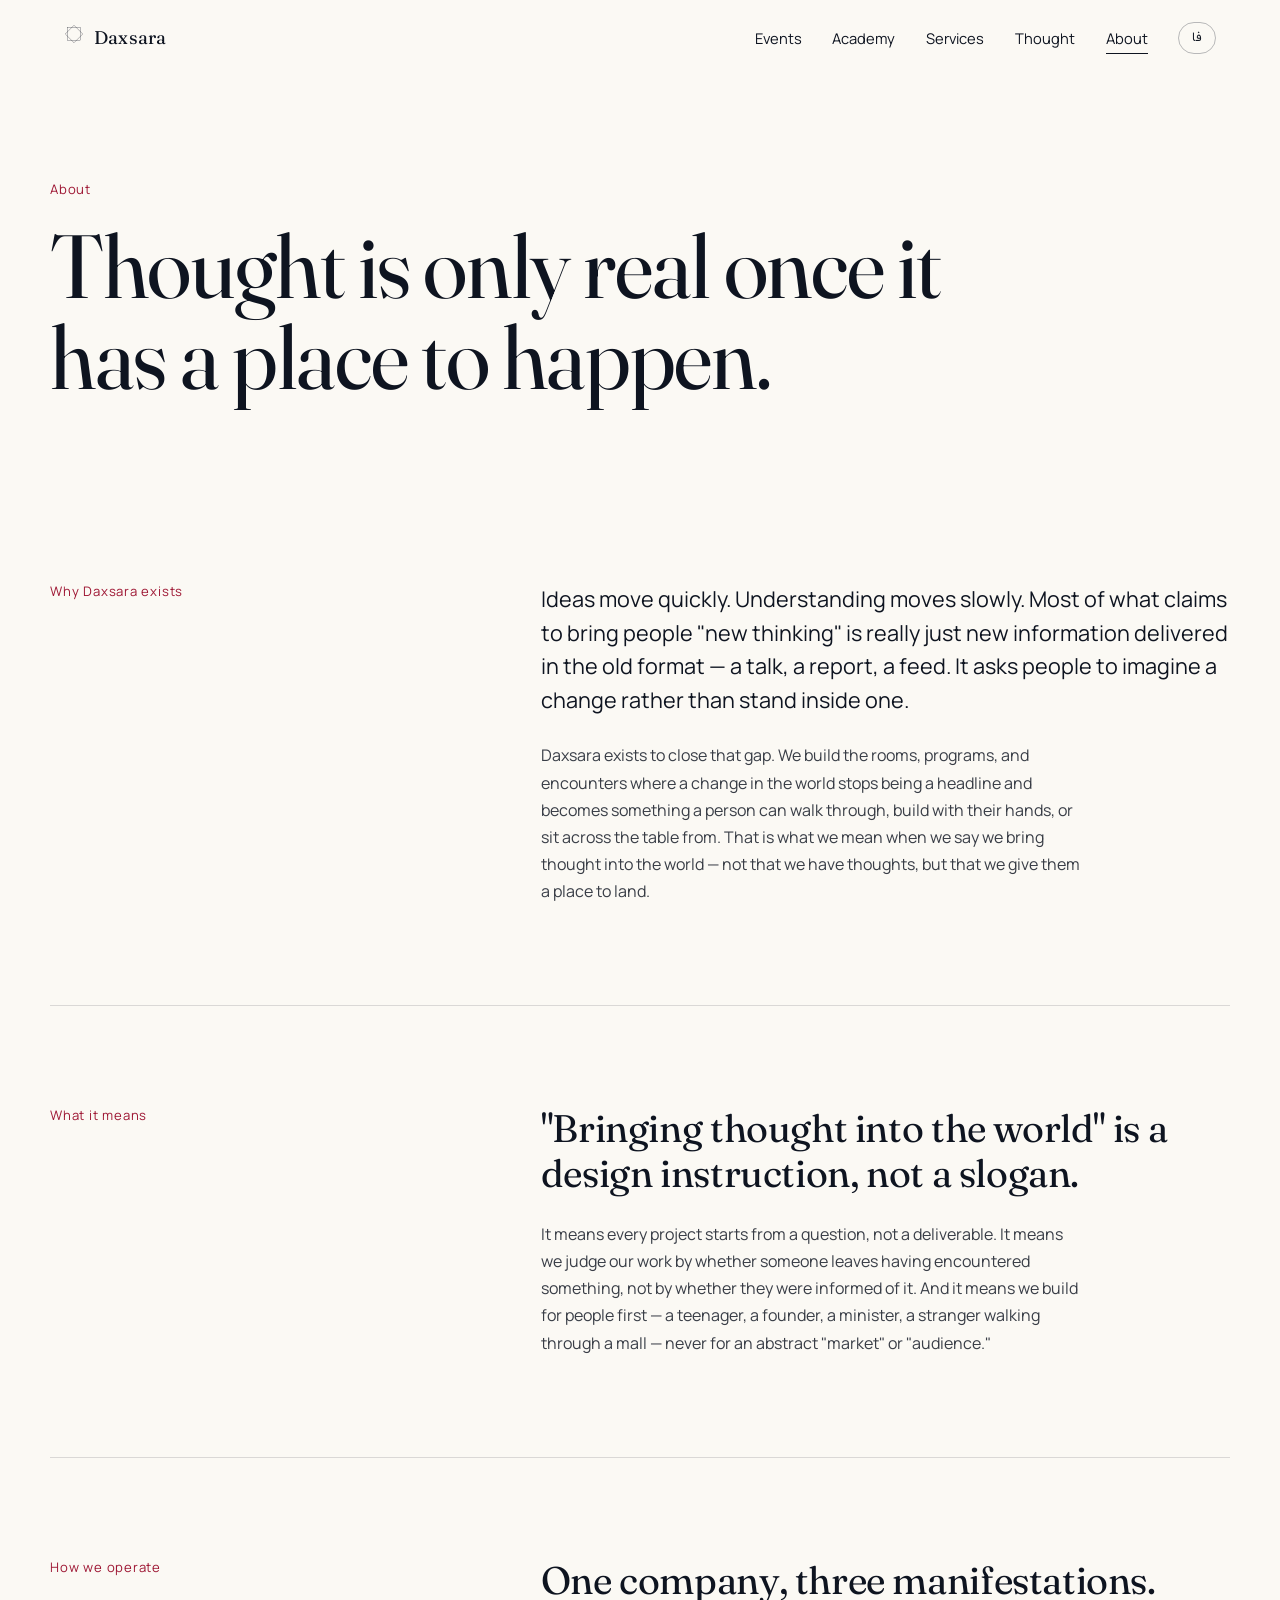
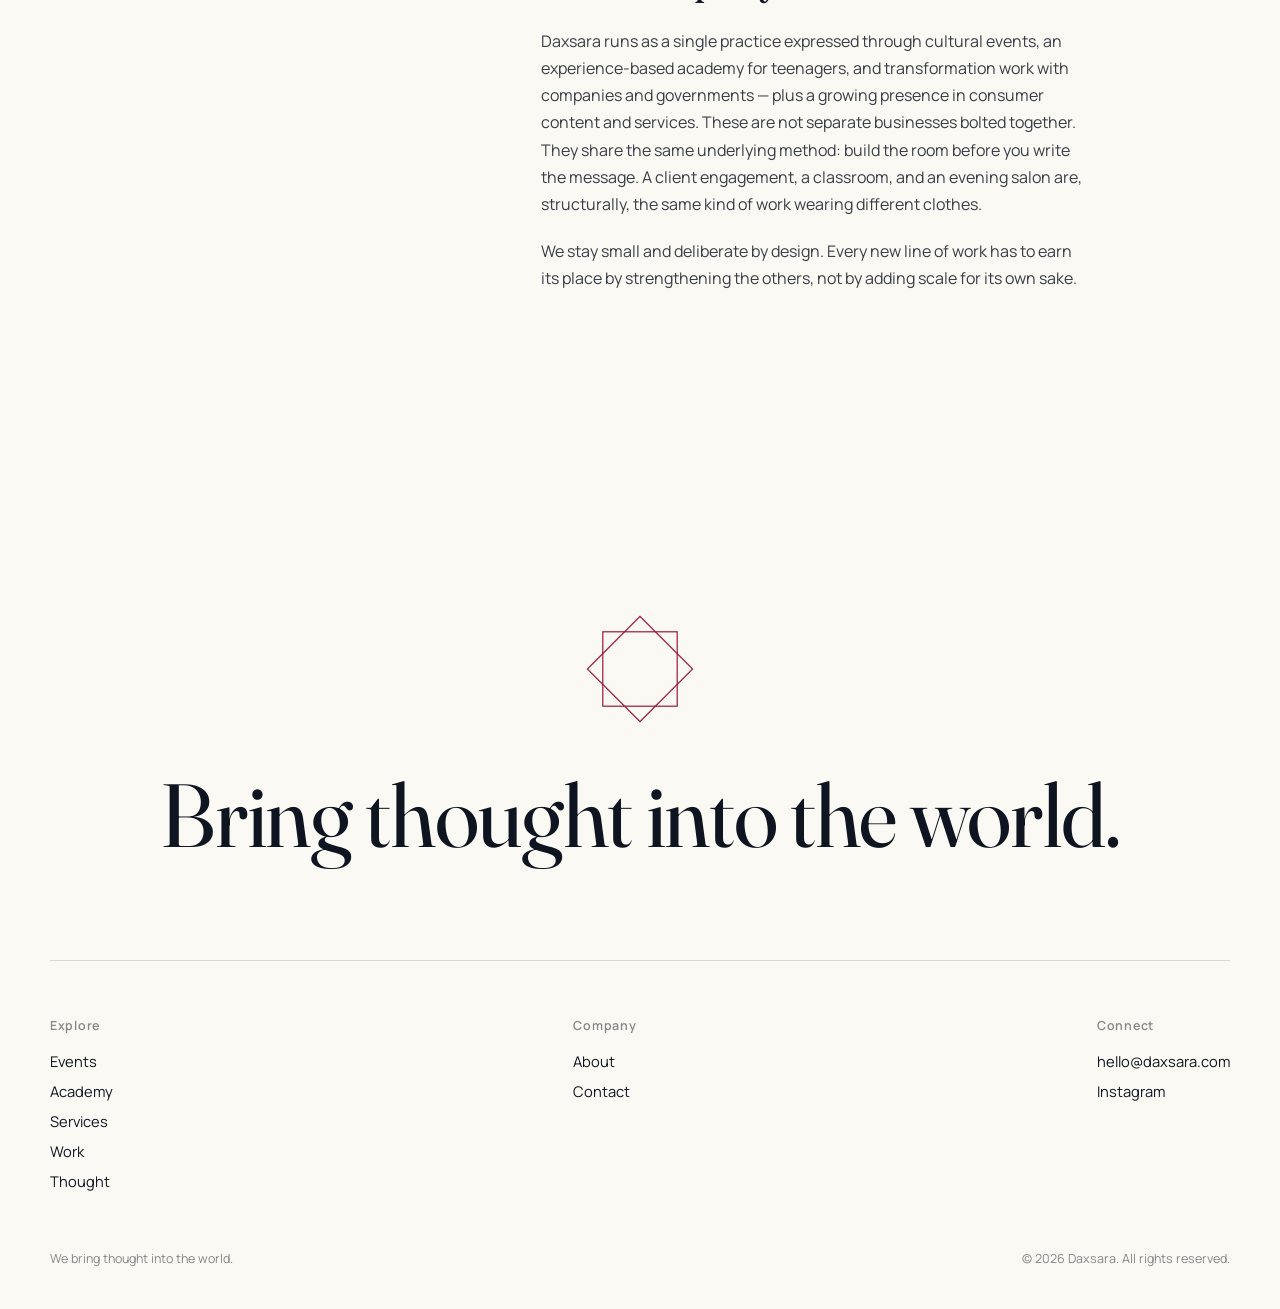
==== about.html @ 133a1a50 "added first init files" ====
<!DOCTYPE html>
<html lang="en" dir="ltr">
<head>
<meta charset="UTF-8">
<meta name="viewport" content="width=device-width, initial-scale=1.0">
<title>About — Daxsara</title>
<meta name="description" content="Why Daxsara exists, what bringing thought into the world means, and how the company operates across events, an academy, and transformation work.">
<link rel="canonical" href="https://daxsara.com/about.html">
<meta property="og:title" content="About — Daxsara">
<meta property="og:description" content="Why Daxsara exists, and how the company operates.">
<meta property="og:type" content="website">
<link rel="icon" type="image/svg+xml" href="assets/favicon.svg">
<link rel="stylesheet" href="css/style.css">
</head>
<body>

<nav class="nav" aria-label="Primary">
  <a href="index.html" class="nav__mark"><span data-star data-star-stroke="var(--ink)"></span><span>Daxsara</span></a>
  <div class="nav__links">
    <a href="events.html" data-i18n="nav.events">Events</a>
    <a href="academy.html" data-i18n="nav.academy">Academy</a>
    <a href="services.html" data-i18n="nav.services">Services</a>
    <a href="thought.html" data-i18n="nav.thought">Thought</a>
    <a href="about.html" aria-current="page" data-i18n="nav.about">About</a>
    <button class="nav__lang" type="button">فا</button>
  </div>
  <button class="nav__burger" aria-label="Open menu" aria-expanded="false"><span data-star data-star-stroke="var(--ink)"></span></button>
</nav>
<div class="menu-full" id="menu">
  <a href="events.html">Events</a><a href="academy.html">Academy</a><a href="services.html">Services</a>
  <a href="thought.html">Thought</a><a href="about.html">About</a><a href="contact.html">Contact</a>
</div>

<main>
  <section class="page-hero wrap">
    <span class="page-hero__eyebrow" data-i18n="home.about.eyebrow">About</span>
    <h1 class="type-display" data-reveal>Thought is only real once it has a place to happen.</h1>
  </section>

  <section class="section wrap">
    <div class="section__row">
      <span class="statement__eyebrow" data-reveal>Why Daxsara exists</span>
      <div data-reveal>
        <p class="type-lead">Ideas move quickly. Understanding moves slowly. Most of what claims to bring people "new thinking" is really just new information delivered in the old format — a talk, a report, a feed. It asks people to imagine a change rather than stand inside one.</p>
        <p class="type-body" style="margin-top:26px;">Daxsara exists to close that gap. We build the rooms, programs, and encounters where a change in the world stops being a headline and becomes something a person can walk through, build with their hands, or sit across the table from. That is what we mean when we say we bring thought into the world — not that we have thoughts, but that we give them a place to land.</p>
      </div>
    </div>
  </section>

  <section class="section section--border wrap">
    <div class="section__row">
      <span class="statement__eyebrow" data-reveal>What it means</span>
      <div data-reveal>
        <h2 class="type-h2">"Bringing thought into the world" is a design instruction, not a slogan.</h2>
        <p class="type-body" style="margin-top:26px;">It means every project starts from a question, not a deliverable. It means we judge our work by whether someone leaves having encountered something, not by whether they were informed of it. And it means we build for people first — a teenager, a founder, a minister, a stranger walking through a mall — never for an abstract "market" or "audience."</p>
      </div>
    </div>
  </section>

  <section class="section section--border wrap">
    <div class="section__row">
      <span class="statement__eyebrow" data-reveal>How we operate</span>
      <div data-reveal>
        <h2 class="type-h2">One company, three manifestations.</h2>
        <p class="type-body" style="margin-top:26px;">Daxsara runs as a single practice expressed through cultural events, an experience-based academy for teenagers, and transformation work with companies and governments — plus a growing presence in consumer content and services. These are not separate businesses bolted together. They share the same underlying method: build the room before you write the message. A client engagement, a classroom, and an evening salon are, structurally, the same kind of work wearing different clothes.</p>
        <p class="type-body" style="margin-top:20px;">We stay small and deliberate by design. Every new line of work has to earn its place by strengthening the others, not by adding scale for its own sake.</p>
      </div>
    </div>
  </section>

  <section class="closing wrap">
    <div class="closing__star" data-star data-star-stroke="var(--carmine)" data-star-width="1"></div>
    <h2 class="type-display" data-reveal data-i18n="home.closing.h2">Bring thought into the world.</h2>
  </section>
</main>

<footer class="footer wrap">
  <div class="footer__row">
    <div class="footer__col"><h4 data-i18n="footer.explore">Explore</h4>
      <a href="events.html" data-i18n="nav.events">Events</a><a href="academy.html" data-i18n="nav.academy">Academy</a>
      <a href="services.html" data-i18n="nav.services">Services</a><a href="work.html" data-i18n="nav.work">Work</a><a href="thought.html" data-i18n="nav.thought">Thought</a>
    </div>
    <div class="footer__col"><h4 data-i18n="footer.company">Company</h4>
      <a href="about.html" data-i18n="nav.about">About</a><a href="contact.html" data-i18n="nav.contact">Contact</a>
    </div>
    <div class="footer__col"><h4 data-i18n="footer.connect">Connect</h4>
      <a href="mailto:hello@daxsara.com">hello@daxsara.com</a><a href="https://instagram.com/daxsara" target="_blank" rel="noopener">Instagram</a>
    </div>
  </div>
  <div class="footer__bottom"><span data-i18n="footer.tagline">We bring thought into the world.</span><span>© 2026 <span data-i18n="footer.rights">Daxsara. All rights reserved.</span></span></div>
</footer>

<script src="js/data.js"></script>
<script src="js/i18n.js"></script>
<script src="js/main.js"></script>
</body>
</html>
---- css/style.css ----
/* ============================================================
   DAXSARA — Design System
   Tokens: navy / carmine / teal / ochre / ivory / ink
   Type: Manrope (UI + body) / Fraunces (editorial display) / Vazirmatn (Persian)
   ============================================================ */

@import url('https://fonts.googleapis.com/css2?family=Manrope:wght@300;400;500;600;700&family=Fraunces:opsz,wght@9..144,300;9..144,400;9..144,500;9..144,600&display=swap');
@import url('https://fonts.googleapis.com/css2?family=Vazirmatn:wght@300;400;500;600;700&display=swap');

:root{
  --navy:#172A46;
  --carmine:#9E1734;
  --teal:#009E9A;
  --ochre:#B5872A;
  --ivory:#F4F0E6;
  --ink:#0E1420;

  --paper:#FBF9F4;
  --line: rgba(14,20,32,.14);
  --line-strong: rgba(14,20,32,.28);

  --font-ui: 'Manrope', -apple-system, 'Vazirmatn', sans-serif;
  --font-display: 'Fraunces', 'Vazirmatn', serif;
  --font-fa: 'Vazirmatn', 'Manrope', sans-serif;

  --max: 1180px;
  --gutter: clamp(20px, 5vw, 64px);
  --dur-slow: 1400ms;
  --dur-med: 700ms;
  --dur-fast: 300ms;
  --ease: cubic-bezier(.16,.8,.24,1);
}

*,*::before,*::after{ box-sizing:border-box; }
html{ scroll-behavior:smooth; }
@media (prefers-reduced-motion: reduce){
  html{ scroll-behavior:auto; }
  *,*::before,*::after{ animation-duration:.001ms !important; animation-iteration-count:1 !important; transition-duration:.001ms !important; scroll-behavior:auto !important; }
}

body{
  margin:0;
  background:var(--paper);
  color:var(--ink);
  font-family:var(--font-ui);
  font-weight:400;
  line-height:1.5;
  -webkit-font-smoothing:antialiased;
  overflow-x:hidden;
}

html[dir="rtl"] body{ font-family:var(--font-fa); }

a{ color:inherit; text-decoration:none; }
img{ max-width:100%; display:block; }
button{ font-family:inherit; cursor:pointer; }

::selection{ background:var(--carmine); color:var(--ivory); }

:focus-visible{
  outline:2px solid var(--teal);
  outline-offset:3px;
}

.wrap{
  max-width:var(--max);
  margin:0 auto;
  padding-left:var(--gutter);
  padding-right:var(--gutter);
}

.sr-only{
  position:absolute; width:1px; height:1px; overflow:hidden;
  clip:rect(0,0,0,0); white-space:nowrap; border:0; padding:0; margin:-1px;
}

/* ---------- Typography scale ---------- */
h1,h2,h3,h4{ margin:0; font-family:var(--font-display); font-weight:400; letter-spacing:-0.01em; }
p{ margin:0; }

.type-display{ font-size:clamp(2.6rem, 7vw, 5.6rem); line-height:1.02; letter-spacing:-0.015em; }
.type-h1{ font-size:clamp(2.1rem, 4.6vw, 3.6rem); line-height:1.08; }
.type-h2{ font-size:clamp(1.6rem, 3vw, 2.4rem); line-height:1.15; }
.type-h3{ font-size:clamp(1.2rem, 1.8vw, 1.5rem); line-height:1.3; }
.type-lead{ font-size:clamp(1.1rem, 1.7vw, 1.35rem); line-height:1.55; max-width:38em; }
.type-body{ font-size:1rem; line-height:1.7; max-width:34em; color:rgba(14,20,32,.82); }
.type-small{ font-size:.85rem; letter-spacing:.02em; color:rgba(14,20,32,.6); }

html[dir="rtl"] .type-body, html[dir="rtl"] .type-lead{ max-width:none; }

/* ============================================================
   NAV
   ============================================================ */
.nav{
  position:fixed; top:0; left:0; right:0; z-index:100;
  padding:22px var(--gutter);
  display:flex; align-items:center; justify-content:space-between;
  transition:padding var(--dur-fast) var(--ease), background var(--dur-fast) var(--ease), backdrop-filter var(--dur-fast) var(--ease);
  mix-blend-mode:normal;
}
.nav.is-compact{
  padding:12px var(--gutter);
  background:rgba(251,249,244,.82);
  backdrop-filter:blur(10px);
  border-bottom:1px solid var(--line);
}
.nav__mark{
  display:flex; align-items:center; gap:10px;
  font-family:var(--font-display); font-size:1.15rem; letter-spacing:.01em;
}
.nav__mark svg{ width:20px; height:20px; }
.nav__links{ display:flex; gap:clamp(18px,2.4vw,34px); align-items:center; }
.nav__links a{
  font-size:.92rem; position:relative; padding:2px 0;
}
.nav__links a::after{
  content:''; position:absolute; left:0; right:0; bottom:-3px; height:1px;
  background:var(--ink); transform:scaleX(0); transform-origin:right;
  transition:transform var(--dur-fast) var(--ease);
}
.nav__links a:hover::after, .nav__links a[aria-current="page"]::after{ transform:scaleX(1); transform-origin:left; }
.nav__lang{
  border:1px solid var(--line-strong); background:transparent; border-radius:100px;
  padding:5px 13px; font-size:.78rem; letter-spacing:.03em; color:var(--ink);
  transition:border-color var(--dur-fast) var(--ease), background var(--dur-fast) var(--ease);
}
.nav__lang:hover{ border-color:var(--ink); }
.nav__burger{ display:none; }

@media (max-width: 780px){
  .nav__links{ display:none; }
  .nav__burger{
    display:flex; align-items:center; justify-content:center;
    width:38px; height:38px; background:none; border:none; gap:0;
  }
  .nav__burger span{ display:block; width:20px; }
}

.menu-full{
  position:fixed; inset:0; z-index:99; background:var(--ink); color:var(--ivory);
  display:flex; flex-direction:column; justify-content:center; padding:var(--gutter);
  transform:translateY(-100%); transition:transform var(--dur-med) var(--ease);
}
.menu-full.is-open{ transform:translateY(0); }
.menu-full a{ font-family:var(--font-display); font-size:clamp(2rem,9vw,3.2rem); padding:10px 0; display:block; }

/* ============================================================
   HERO / OPENING SEQUENCE
   ============================================================ */
.opening{
  height:340vh;
  position:relative;
}
.opening__stage{
  position:sticky; top:0; height:100vh;
  display:flex; align-items:center; justify-content:center;
  overflow:hidden;
  background:var(--paper);
}
.opening__star{
  position:absolute; width:min(70vw,560px); height:min(70vw,560px);
  will-change:transform, opacity;
}
.opening__lines{
  position:relative; z-index:2; text-align:center; padding:0 var(--gutter);
  max-width:820px;
}
.opening__line{
  font-family:var(--font-display);
  font-size:clamp(1.6rem, 4.4vw, 3rem);
  line-height:1.25;
  opacity:0;
  position:absolute; left:50%; top:50%;
  transform:translate(-50%,18px);
  transition:opacity var(--dur-med) var(--ease), transform var(--dur-med) var(--ease);
  width:100%;
}
.opening__line.is-visible{ opacity:1; transform:translate(-50%,0); }
.opening__scrolltip{
  position:absolute; bottom:34px; left:50%; transform:translateX(-50%);
  font-size:.78rem; letter-spacing:.08em; color:rgba(14,20,32,.5);
  display:flex; flex-direction:column; align-items:center; gap:8px;
}
.opening__scrolltip .stick{ width:1px; height:34px; background:rgba(14,20,32,.3); overflow:hidden; }
.opening__scrolltip .stick i{ display:block; width:100%; height:40%; background:var(--ink); animation:scrolldrop 1.8s ease-in-out infinite; }
@keyframes scrolldrop{ 0%{ transform:translateY(-100%);} 100%{ transform:translateY(280%);} }

/* ============================================================
   STATEMENT
   ============================================================ */
.statement{ padding:min(22vh,220px) 0 min(14vh,140px); }
.statement__eyebrow{ font-size:.82rem; letter-spacing:.06em; color:var(--carmine); margin-bottom:22px; display:block; }
.statement h2{ max-width:16ch; }
.statement__body{ margin-top:34px; }

/* ============================================================
   TIMELINE (Upcoming events)
   ============================================================ */
.timeline-section{ padding:80px 0 120px; border-top:1px solid var(--line); }
.timeline-section__head{
  display:flex; align-items:baseline; justify-content:space-between; gap:20px; margin-bottom:56px; flex-wrap:wrap;
}
.timeline{ position:relative; }
.timeline::before{
  content:''; position:absolute; left:0; top:0; bottom:0; width:1px; background:var(--line-strong);
}
html[dir="rtl"] .timeline::before{ left:auto; right:0; }

.tl-item{
  position:relative; padding:34px 0 34px 44px; border-bottom:1px solid var(--line);
  display:grid; grid-template-columns: 90px 1fr; gap:28px;
  transition:background var(--dur-fast) var(--ease);
}
html[dir="rtl"] .tl-item{ padding:34px 44px 34px 0; }
.tl-item:hover{ background:rgba(23,42,70,.03); }
.tl-item:last-child{ border-bottom:none; }
.tl-item__node{
  position:absolute; left:-6px; top:38px; width:12px; height:12px;
}
html[dir="rtl"] .tl-item__node{ left:auto; right:-6px; }
.tl-item__node svg{ width:100%; height:100%; }
.tl-item__date{ font-family:var(--font-display); font-size:1.1rem; color:var(--navy); }
.tl-item__month{ display:block; font-size:.72rem; letter-spacing:.08em; color:rgba(14,20,32,.5); margin-top:2px; }
.tl-item__body h3{ font-size:clamp(1.25rem,2vw,1.6rem); }
.tl-item__meta{ display:flex; gap:14px; margin:8px 0 10px; font-size:.82rem; color:rgba(14,20,32,.55); flex-wrap:wrap; }
.tl-item__meta .cat{ color:var(--carmine); }
.tl-item__desc{ color:rgba(14,20,32,.75); max-width:56ch; }
.tl-item__link{ display:inline-block; margin-top:14px; font-size:.85rem; border-bottom:1px solid var(--ink); }

.view-all{ margin-top:44px; display:inline-block; font-size:.9rem; border-bottom:1px solid var(--ink); }

/* ============================================================
   LOOPS (Events / Academy / Services)
   ============================================================ */
.loops{ padding:60px 0 120px; }
.loops__grid{ display:grid; grid-template-columns:repeat(3,1fr); border-top:1px solid var(--line); }
.loop{
  padding:44px 32px 44px 0; border-bottom:1px solid var(--line);
  position:relative;
}
.loop:not(:last-child){ border-right:1px solid var(--line); }
html[dir="rtl"] .loop:not(:last-child){ border-right:none; border-left:1px solid var(--line); padding:44px 0 44px 32px; }
.loop__mark{ width:26px; height:26px; margin-bottom:26px; }
.loop h3{ font-size:1.3rem; margin-bottom:14px; }
.loop p{ color:rgba(14,20,32,.7); font-size:.96rem; line-height:1.6; }
@media (max-width:860px){
  .loops__grid{ grid-template-columns:1fr; }
  .loop, .loop:not(:last-child){ border-right:none; padding:36px 0; }
}

/* ============================================================
   CURRENT THOUGHT
   ============================================================ */
.thought-feature{
  padding:120px 0; background:var(--navy); color:var(--ivory); position:relative; overflow:hidden;
}
.thought-feature::before{
  content:''; position:absolute; width:900px; height:900px; right:-360px; top:-360px;
  background:radial-gradient(circle, rgba(0,158,154,.18), transparent 68%);
}
.thought-feature__grid{ display:grid; grid-template-columns:1fr 1fr; gap:60px; position:relative; }
.thought-feature__q{ font-family:var(--font-display); font-size:clamp(1.9rem,4vw,3rem); line-height:1.15; }
.thought-feature__body{ color:rgba(244,240,230,.78); }
.thought-feature__body p{ margin-bottom:20px; }
.thought-feature a.view-all{ border-color:rgba(244,240,230,.5); color:var(--ivory); }
@media (max-width:860px){ .thought-feature__grid{ grid-template-columns:1fr; gap:30px; } }

/* ============================================================
   WORK / ARCHIVE GRID
   ============================================================ */
.work-grid{ padding:100px 0; }
.work-item{
  display:grid; grid-template-columns: 1fr 1.4fr; gap:40px; padding:52px 0; border-top:1px solid var(--line);
  align-items:end;
}
.work-item:last-child{ border-bottom:1px solid var(--line); }
.work-item__img{ aspect-ratio:4/3; background:var(--navy); overflow:hidden; }
.work-item__img svg{ width:100%; height:100%; }
.work-item__num{ font-size:.8rem; color:rgba(14,20,32,.45); margin-bottom:12px; display:block; }
.work-item h3{ font-size:clamp(1.5rem,3vw,2.2rem); margin-bottom:10px; }
.work-item__meta{ font-size:.85rem; color:rgba(14,20,32,.55); margin-bottom:16px; }
@media (max-width:780px){ .work-item{ grid-template-columns:1fr; } }

/* ============================================================
   ABOUT-STYLE SECTIONS
   ============================================================ */
.section{ padding:100px 0; }
.section--border{ border-top:1px solid var(--line); }
.section__row{ display:grid; grid-template-columns:1fr 1.6fr; gap:60px; }
@media (max-width:860px){ .section__row{ grid-template-columns:1fr; gap:24px; } }

/* ============================================================
   CLOSING
   ============================================================ */
.closing{
  padding:min(24vh,240px) 0 100px; text-align:center; position:relative;
}
.closing__star{ width:120px; height:120px; margin:0 auto 40px; }
.closing h2{ max-width:none; }

/* ============================================================
   FOOTER
   ============================================================ */
.footer{ border-top:1px solid var(--line); padding:56px 0 40px; }
.footer__row{ display:flex; justify-content:space-between; flex-wrap:wrap; gap:30px; }
.footer__col h4{ font-family:var(--font-ui); font-size:.78rem; letter-spacing:.06em; color:rgba(14,20,32,.5); margin-bottom:14px; font-weight:600; }
.footer__col a{ display:block; font-size:.92rem; margin-bottom:8px; }
.footer__bottom{ margin-top:50px; display:flex; justify-content:space-between; font-size:.78rem; color:rgba(14,20,32,.5); flex-wrap:wrap; gap:10px; }

/* ============================================================
   REVEAL-ON-SCROLL
   ============================================================ */
[data-reveal]{ opacity:0; transform:translateY(24px); transition:opacity var(--dur-med) var(--ease), transform var(--dur-med) var(--ease); }
[data-reveal].is-in{ opacity:1; transform:translateY(0); }

/* ============================================================
   PAGE HERO (interior pages)
   ============================================================ */
.page-hero{ padding:180px 0 80px; }
.page-hero__eyebrow{ font-size:.82rem; letter-spacing:.06em; color:var(--carmine); display:block; margin-bottom:20px; }
.page-hero h1{ max-width:18ch; }

/* ============================================================
   ARCHIVE FILTER (events page)
   ============================================================ */
.archive-filter{ display:flex; gap:10px; margin-bottom:50px; }
.archive-filter button{
  border:1px solid var(--line-strong); background:transparent; padding:8px 18px; border-radius:100px;
  font-size:.85rem; color:rgba(14,20,32,.6);
}
.archive-filter button.is-active{ background:var(--ink); color:var(--ivory); border-color:var(--ink); }

/* ============================================================
   EVENT DETAIL
   ============================================================ */
.event-hero{ padding:170px 0 60px; border-bottom:1px solid var(--line); }
.event-hero__meta{ display:flex; gap:20px; margin-top:20px; font-size:.9rem; color:rgba(14,20,32,.6); flex-wrap:wrap; }
.event-body{ padding:70px 0; display:grid; grid-template-columns:1fr 320px; gap:70px; }
.event-body__side{ font-size:.9rem; }
.event-body__side h4{ font-size:.78rem; letter-spacing:.06em; color:rgba(14,20,32,.5); margin-bottom:12px; font-family:var(--font-ui); font-weight:600; }
.event-body__side .box{ padding:22px; border:1px solid var(--line); margin-bottom:24px; }
.event-cta{ display:inline-block; background:var(--ink); color:var(--ivory); padding:12px 26px; margin-top:10px; }
@media (max-width:860px){ .event-body{ grid-template-columns:1fr; } }

/* ============================================================
   CONTACT
   ============================================================ */
.contact-hero{ padding:200px 0 140px; text-align:center; }
.contact-hero h1{ max-width:20ch; margin:0 auto; }
.contact-links{ margin-top:50px; display:flex; flex-direction:column; gap:18px; align-items:center; }
.contact-links a{ font-family:var(--font-display); font-size:clamp(1.4rem,3vw,2rem); border-bottom:1px solid transparent; }
.contact-links a:hover{ border-color:var(--ink); }

/* generic utility */
.center{ text-align:center; }
.mt-lg{ margin-top:60px; }
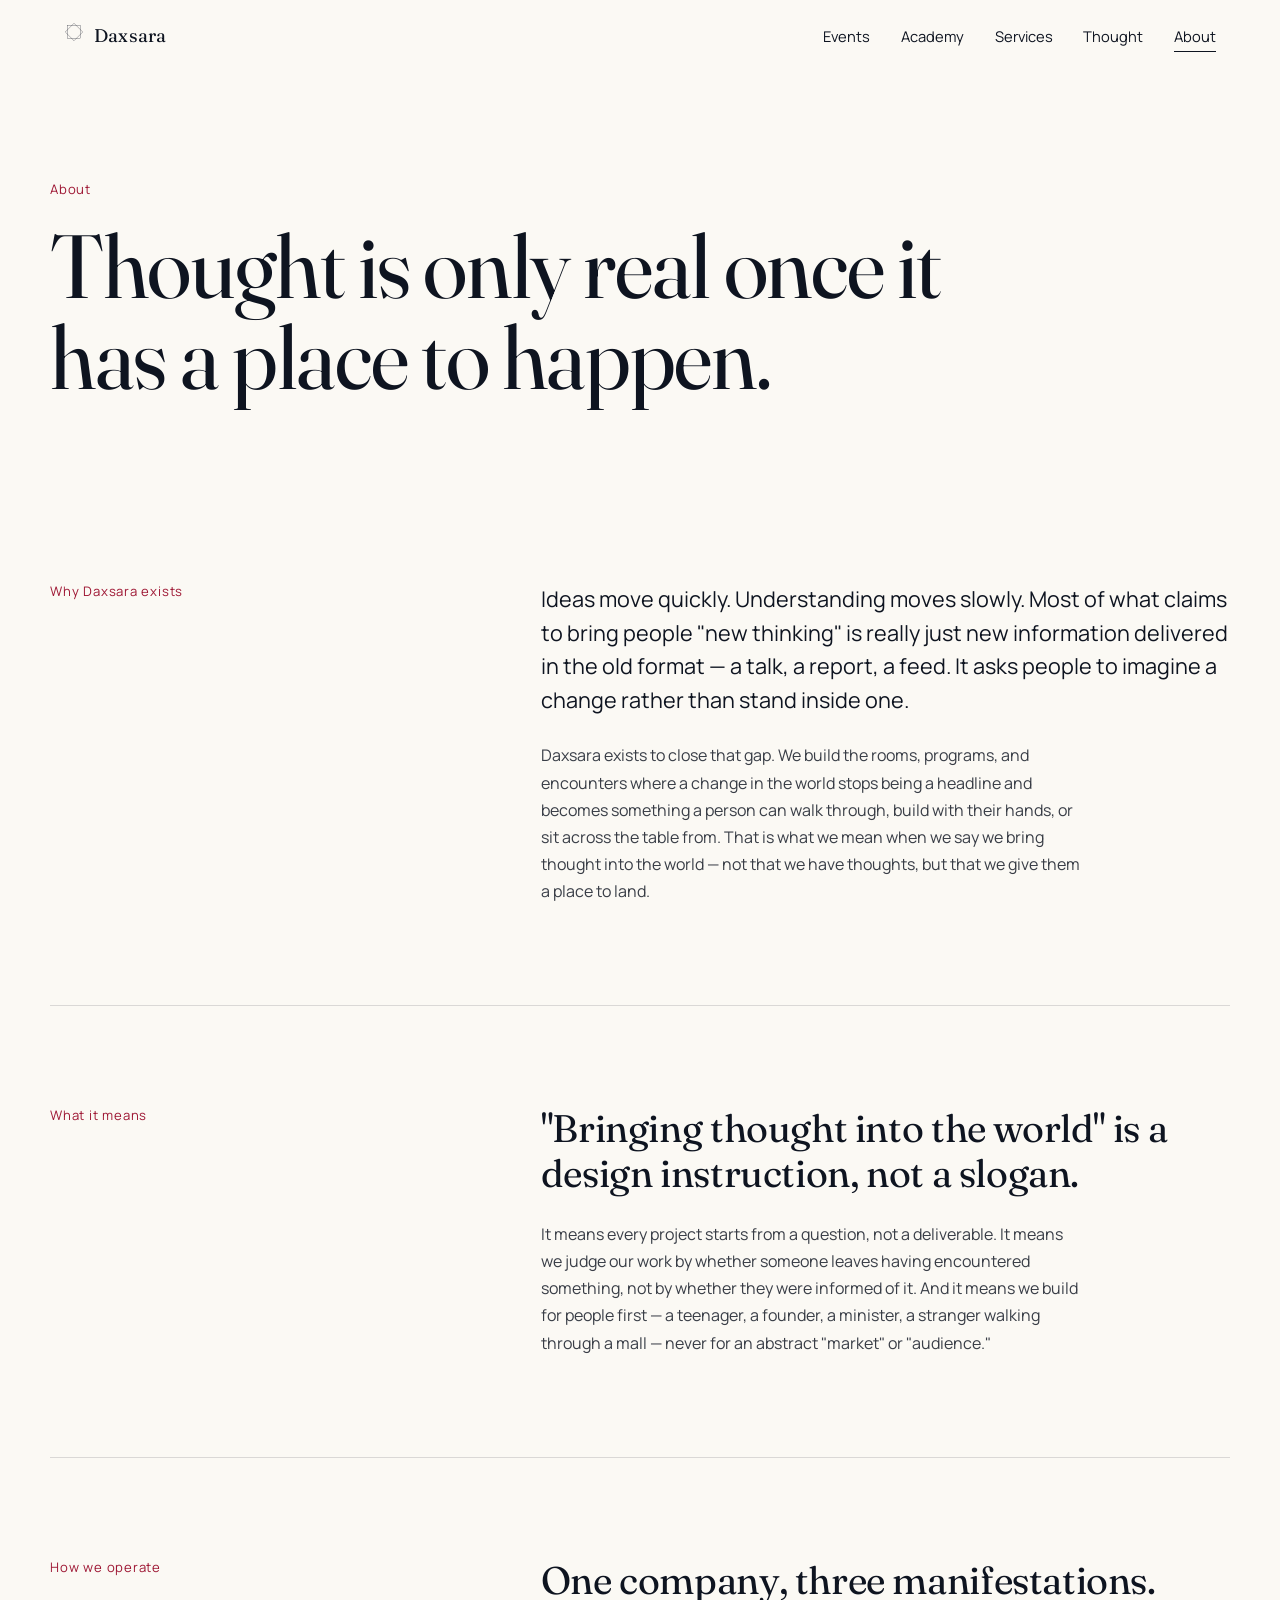
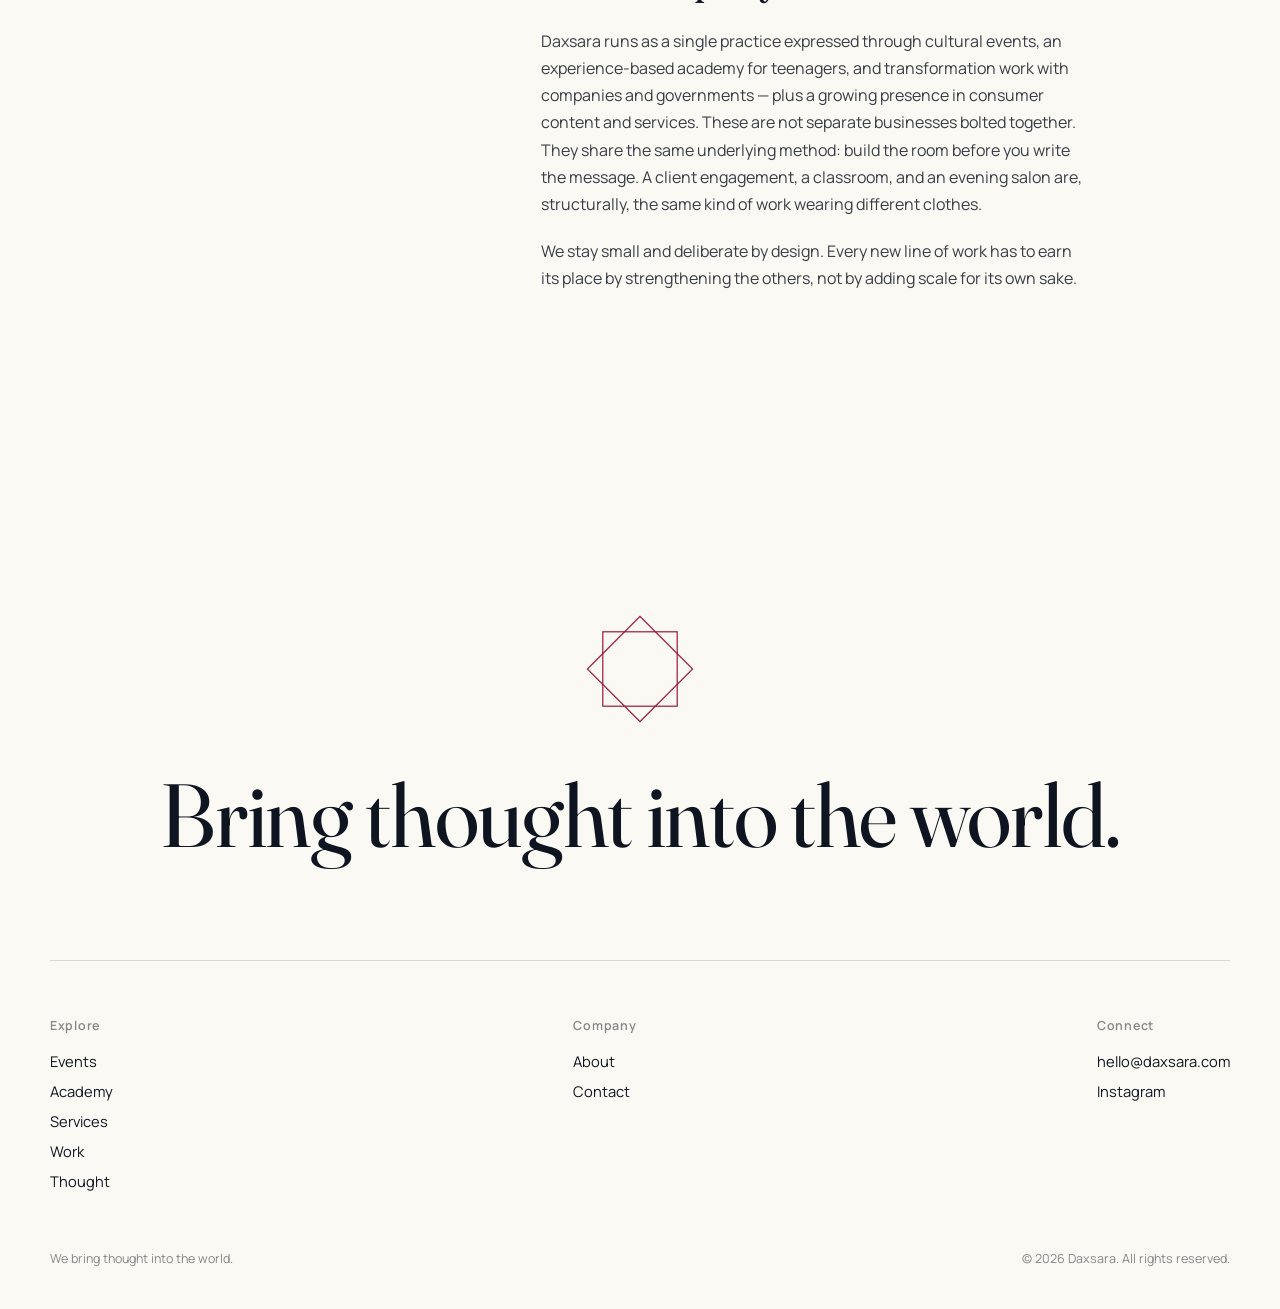
==== commit d5e4563b: "Remove language toggle from About page" ====
--- a/about.html
+++ b/about.html
@@ -22,7 +22,6 @@
     <a href="services.html" data-i18n="nav.services">Services</a>
     <a href="thought.html" data-i18n="nav.thought">Thought</a>
     <a href="about.html" aria-current="page" data-i18n="nav.about">About</a>
-    <button class="nav__lang" type="button">فا</button>
   </div>
   <button class="nav__burger" aria-label="Open menu" aria-expanded="false"><span data-star data-star-stroke="var(--ink)"></span></button>
 </nav>
--- a/css/style.css
+++ b/css/style.css
@@ -354,3 +354,96 @@
 /* generic utility */
 .center{ text-align:center; }
 .mt-lg{ margin-top:60px; }
+
+/* ============================================================
+   EVENT NEST SEQUENCE (sequential concepts)
+   Nested frames that scale inward — Russian-doll geometry.
+   ============================================================ */
+.event-nest{
+  height: 320vh;
+  position: relative;
+}
+.event-nest__stage{
+  position: sticky;
+  top: 0;
+  height: 100vh;
+  display: flex;
+  align-items: center;
+  justify-content: center;
+  overflow: hidden;
+  background: var(--paper);
+}
+.event-nest__frames{
+  position: absolute;
+  inset: 0;
+  display: flex;
+  align-items: center;
+  justify-content: center;
+  pointer-events: none;
+}
+.event-nest__frame{
+  position: absolute;
+  border: 1.5px solid var(--navy);
+  border-radius: 2px;
+  opacity: 0.18;
+  will-change: transform, opacity;
+  transition: none;
+}
+.event-nest__frame:nth-child(1){ width: min(78vw, 640px); height: min(78vw, 640px); }
+.event-nest__frame:nth-child(2){ width: min(58vw, 480px); height: min(58vw, 480px); border-color: var(--carmine); }
+.event-nest__frame:nth-child(3){ width: min(40vw, 340px); height: min(40vw, 340px); border-color: var(--teal); }
+.event-nest__frame:nth-child(4){ width: min(24vw, 210px); height: min(24vw, 210px); border-color: var(--ochre); }
+
+.event-nest__lines{
+  position: relative;
+  z-index: 2;
+  text-align: center;
+  padding: 0 var(--gutter);
+  max-width: 720px;
+  width: 100%;
+}
+.event-nest__line{
+  font-family: var(--font-display);
+  font-size: clamp(1.45rem, 3.8vw, 2.55rem);
+  line-height: 1.28;
+  opacity: 0;
+  position: absolute;
+  left: 50%;
+  top: 50%;
+  transform: translate(-50%, 16px);
+  transition: opacity var(--dur-med) var(--ease), transform var(--dur-med) var(--ease);
+  width: 100%;
+  max-width: 18ch;
+  margin: 0;
+}
+.event-nest__line.is-visible{
+  opacity: 1;
+  transform: translate(-50%, 0);
+}
+.event-nest__scrolltip{
+  position: absolute;
+  bottom: 34px;
+  left: 50%;
+  transform: translateX(-50%);
+  font-size: .78rem;
+  letter-spacing: .08em;
+  color: rgba(14,20,32,.5);
+  display: flex;
+  flex-direction: column;
+  align-items: center;
+  gap: 8px;
+  z-index: 3;
+}
+.event-nest__scrolltip .stick{
+  width: 1px;
+  height: 34px;
+  background: rgba(14,20,32,.3);
+  overflow: hidden;
+}
+.event-nest__scrolltip .stick i{
+  display: block;
+  width: 100%;
+  height: 40%;
+  background: var(--ink);
+  animation: scrolldrop 1.8s ease-in-out infinite;
+}
